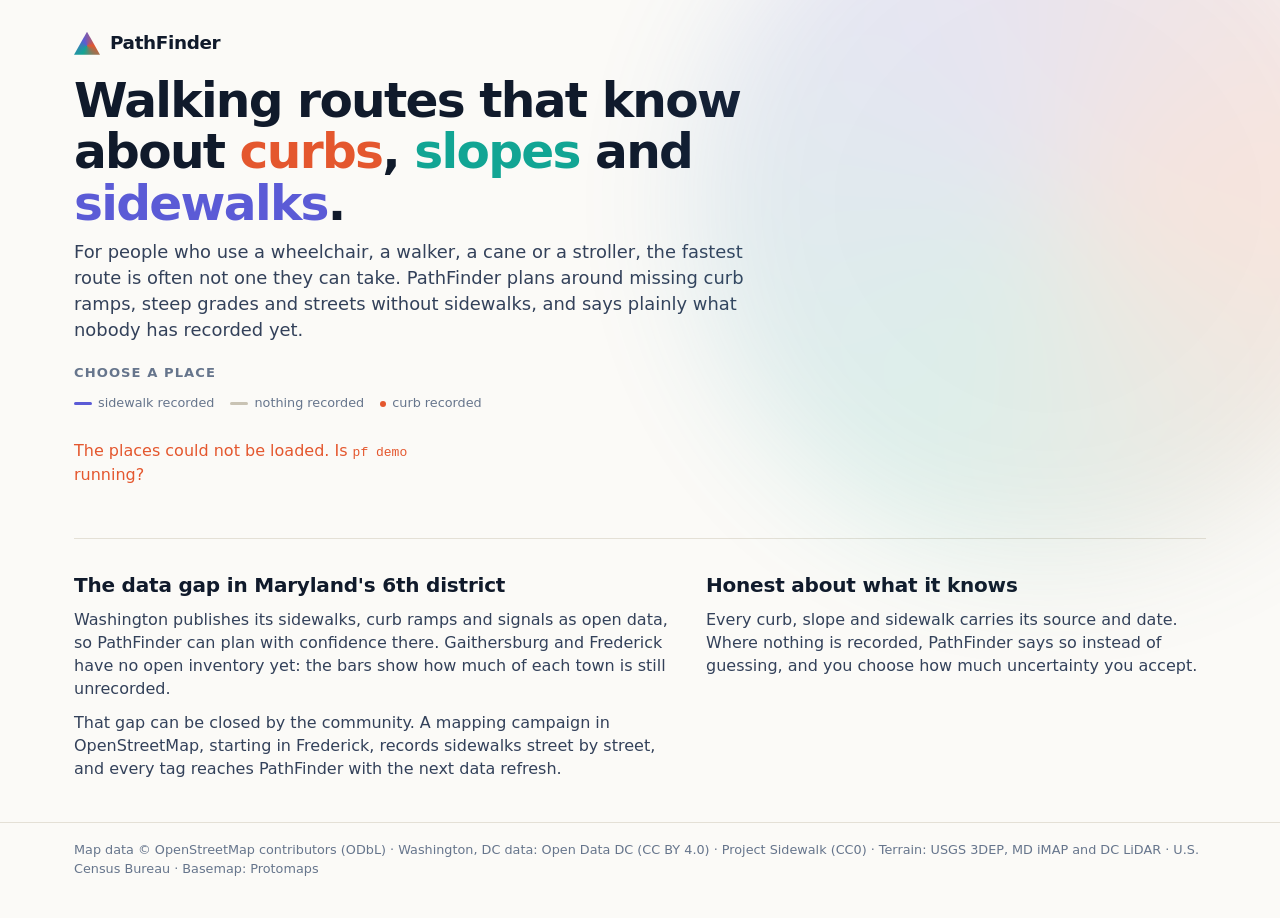
==== web/landing/index.html @ 7968a21f "Demo: choose DC, Gaithersburg or Frederick, each from open data only pf demo serves a landing page (" ====
<!doctype html>
<html lang="en">
<head>
<meta charset="utf-8">
<meta name="viewport" content="width=device-width, initial-scale=1">
<title>PathFinder</title>
<meta name="description" content="Walking routes that know about curbs, slopes and sidewalks.">
<style>
:root {
  --ink: #101a2b; --ink-2: #33415a; --muted: #66758c;
  --paper: #fbfaf7; --surface: #ffffff; --surface-2: #f1efe9;
  --line: #e4e0d6; --line-strong: #c9c3b4;
  --cross: #e4572e; --slope: #12a594; --sidewalk: #5b5bd6;
  --shadow: 0 18px 40px rgb(16 26 43 / 0.12), 0 2px 6px rgb(16 26 43 / 0.06);
  font-family: system-ui, -apple-system, "Segoe UI", Roboto, sans-serif;
  color: var(--ink); line-height: 1.45; -webkit-font-smoothing: antialiased;
}
@media (prefers-color-scheme: dark) {
  :root:not([data-theme="light"]) {
    --ink: #eef2f8; --ink-2: #c5cedc; --muted: #93a0b5;
    --paper: #0f1624; --surface: #172033; --surface-2: #1f2a41;
    --line: #2a3650; --line-strong: #3d4b69;
    --cross: #ff7a52; --slope: #2fd0bd; --sidewalk: #8f8ff5;
    --shadow: 0 18px 40px rgb(0 0 0 / 0.45);
  }
}
:root[data-theme="dark"] {
  --ink: #eef2f8; --ink-2: #c5cedc; --muted: #93a0b5;
  --paper: #0f1624; --surface: #172033; --surface-2: #1f2a41;
  --line: #2a3650; --line-strong: #3d4b69;
  --cross: #ff7a52; --slope: #2fd0bd; --sidewalk: #8f8ff5;
  --shadow: 0 18px 40px rgb(0 0 0 / 0.45);
}
* { box-sizing: border-box; }
body { margin: 0; background: var(--paper); min-height: 100vh; }
.wrap { max-width: 1180px; margin: 0 auto; padding: 0 24px; }

header.hero { position: relative; padding: 30px 0 8px; }
body { overflow-x: hidden; }
header.hero::before {
  content: ""; position: absolute; inset: -40% -10% auto auto; width: 720px; height: 720px; border-radius: 50%;
  background: conic-gradient(from 210deg, var(--slope), var(--sidewalk), var(--cross), var(--slope));
  opacity: 0.13; filter: blur(60px); pointer-events: none;
}
.brand { display: flex; align-items: center; gap: 10px; font-weight: 800; letter-spacing: -0.02em; font-size: 1.15rem; }
.mark { width: 26px; height: 23px; background: conic-gradient(from 210deg at 50% 60%, var(--slope), var(--sidewalk), var(--cross), var(--slope));
  clip-path: polygon(50% 0, 100% 100%, 0 100%); }
h1 { font-size: clamp(2rem, 3.8vw, 3.1rem); line-height: 1.06; letter-spacing: -0.035em; margin: 18px 0 10px; max-width: 24ch; }
h1 .c { color: var(--cross); } h1 .s { color: var(--slope); } h1 .w { color: var(--sidewalk); }
.lede { font-size: clamp(1rem, 1.4vw, 1.12rem); color: var(--ink-2); max-width: 60ch; margin: 0; }
.pick { margin: 20px 0 4px; font-size: 0.82rem; font-weight: 700; letter-spacing: 0.08em; text-transform: uppercase; color: var(--muted); }

.cards { display: grid; grid-template-columns: repeat(3, 1fr); gap: 22px; padding-bottom: 36px; }
@media (max-width: 920px) { .cards { grid-template-columns: 1fr; } }
a.card { display: flex; flex-direction: column; text-decoration: none; color: inherit; background: var(--surface);
  border: 1px solid var(--line); border-radius: 22px; overflow: hidden; box-shadow: var(--shadow);
  transition: transform 0.25s ease, box-shadow 0.25s ease, border-color 0.25s ease; opacity: 0; transform: translateY(16px);
  animation: rise 0.6s cubic-bezier(.2,.7,.2,1) forwards; }
a.card:nth-child(2) { animation-delay: 0.12s; } a.card:nth-child(3) { animation-delay: 0.24s; }
@keyframes rise { to { opacity: 1; transform: none; } }
a.card:hover, a.card:focus-visible { transform: translateY(-4px); border-color: var(--line-strong); outline: none; }
a.card:focus-visible { box-shadow: 0 0 0 3px var(--sidewalk), var(--shadow); }
.map { position: relative; aspect-ratio: 1 / 0.62; background: var(--surface-2); }
.map img { position: absolute; inset: 0; width: 100%; height: 100%; object-fit: contain; }
.badge { position: absolute; top: 12px; left: 12px; font-size: 0.74rem; font-weight: 700; padding: 5px 9px; border-radius: 999px;
  background: var(--ink); color: var(--paper); letter-spacing: 0.02em; }
.badge.alt { background: var(--surface); color: var(--ink-2); border: 1px solid var(--line-strong); }
.body { padding: 18px 20px 20px; display: flex; flex-direction: column; gap: 12px; flex: 1; }
.body h2 { margin: 0; font-size: 1.45rem; letter-spacing: -0.02em; }
.body p { margin: 0; color: var(--muted); font-size: 0.95rem; }
.bars { display: grid; gap: 8px; margin-top: 4px; }
.bar { display: grid; grid-template-columns: 112px 1fr 46px; align-items: center; gap: 10px; font-size: 0.86rem; color: var(--ink-2); }
.track { display: block; height: 8px; border-radius: 99px; background: var(--surface-2); overflow: hidden; }
.fill { display: block; height: 100%; width: 0; border-radius: 99px; transition: width 1.1s cubic-bezier(.2,.7,.2,1); }
.bar b { text-align: right; font-variant-numeric: tabular-nums; }
.go { margin-top: auto; padding-top: 6px; font-weight: 700; color: var(--sidewalk); }
.legend { font-size: 0.8rem; color: var(--muted); display: flex; gap: 16px; flex-wrap: wrap; margin: 0 0 10px; }
.legend i { display: inline-block; width: 18px; height: 3px; border-radius: 2px; vertical-align: middle; margin-right: 6px; }

section.gap { border-top: 1px solid var(--line); padding: 32px 0; display: grid; grid-template-columns: 1.2fr 1fr; gap: 32px; }
@media (max-width: 920px) { section.gap { grid-template-columns: 1fr; } }
section.gap h3 { margin: 0 0 8px; font-size: 1.25rem; letter-spacing: -0.01em; }
section.gap p { margin: 0 0 10px; color: var(--ink-2); }
footer { border-top: 1px solid var(--line); padding: 18px 0 40px; font-size: 0.8rem; color: var(--muted); }
.err { color: var(--cross); }
</style>
</head>
<body>
<header class="hero">
  <div class="wrap">
    <div class="brand"><span class="mark" aria-hidden="true"></span>PathFinder</div>
    <h1>Walking routes that know about <span class="c">curbs</span>, <span class="s">slopes</span> and <span class="w">sidewalks</span>.</h1>
    <p class="lede">For people who use a wheelchair, a walker, a cane or a stroller, the fastest route is often not one they can take.
      PathFinder plans around missing curb ramps, steep grades and streets without sidewalks, and says plainly what nobody has recorded yet.</p>
    <p class="pick">Choose a place</p>
  </div>
</header>

<main class="wrap">
  <p class="legend" aria-label="Map key">
    <span><i style="background: var(--sidewalk)"></i>sidewalk recorded</span>
    <span><i style="background: var(--line-strong)"></i>nothing recorded</span>
    <span><i style="background: var(--cross); width: 6px; height: 6px; border-radius: 50%"></i>curb recorded</span>
  </p>
  <div class="cards" id="cards" aria-live="polite"></div>

  <section class="gap">
    <div>
      <h3>The data gap in Maryland's 6th district</h3>
      <p>Washington publishes its sidewalks, curb ramps and signals as open data, so PathFinder can plan with confidence there.
        Gaithersburg and Frederick have no open inventory yet: the bars show how much of each town is still unrecorded.</p>
      <p>That gap can be closed by the community. A mapping campaign in OpenStreetMap, starting in Frederick, records sidewalks
        street by street, and every tag reaches PathFinder with the next data refresh.</p>
    </div>
    <div>
      <h3>Honest about what it knows</h3>
      <p>Every curb, slope and sidewalk carries its source and date. Where nothing is recorded, PathFinder says so instead of guessing,
        and you choose how much uncertainty you accept.</p>
    </div>
  </section>
</main>

<footer>
  <div class="wrap">
    Map data © OpenStreetMap contributors (ODbL) · Washington, DC data: Open Data DC (CC BY 4.0) · Project Sidewalk (CC0) ·
    Terrain: USGS 3DEP, MD iMAP and DC LiDAR · U.S. Census Bureau · Basemap: Protomaps
  </div>
</footer>

<script>
const ROWS = [["curbs", "Curb evidence", "var(--cross)"], ["slope", "Slope measured", "var(--slope)"], ["sidewalks", "Sidewalk evidence", "var(--sidewalk)"]];
const esc = (s) => String(s).replace(/[&<>"]/g, (c) => ({ "&": "&amp;", "<": "&lt;", ">": "&gt;", '"': "&quot;" }[c]));
fetch("api/places").then((r) => r.json()).then((places) => {
  const cards = document.getElementById("cards");
  cards.innerHTML = places.map((p) => `
    <a class="card" href="${esc(p.url)}" aria-label="Open PathFinder for ${esc(p.name)}">
      <div class="map"><img src="${esc(p.image)}" alt="Walkways of ${esc(p.name)}, coloured by what is recorded" onerror="this.remove()">
        <span class="badge ${p.md6 ? "" : "alt"}">${p.md6 ? "Maryland's 6th district" : "Where the data is open"}</span></div>
      <div class="body">
        <h2>${esc(p.name)}</h2>
        <p>${esc(p.blurb)}</p>
        <div class="bars">${ROWS.map(([k, label, color]) => {
          const v = p.evidence[k];
          return `<div class="bar"><span>${label}</span><span class="track"><span class="fill" data-v="${v ?? 0}" style="background:${color}"></span></span><b>${v == null ? "–" : Math.round(v) + "%"}</b></div>`;
        }).join("")}</div>
        <span class="go">Open navigation →</span>
      </div>
    </a>`).join("");
  requestAnimationFrame(() => setTimeout(() => document.querySelectorAll(".fill").forEach((f) => { f.style.width = f.dataset.v + "%"; }), 350));
}).catch(() => { document.getElementById("cards").innerHTML = '<p class="err">The places could not be loaded. Is <code>pf demo</code> running?</p>'; });
</script>
</body>
</html>
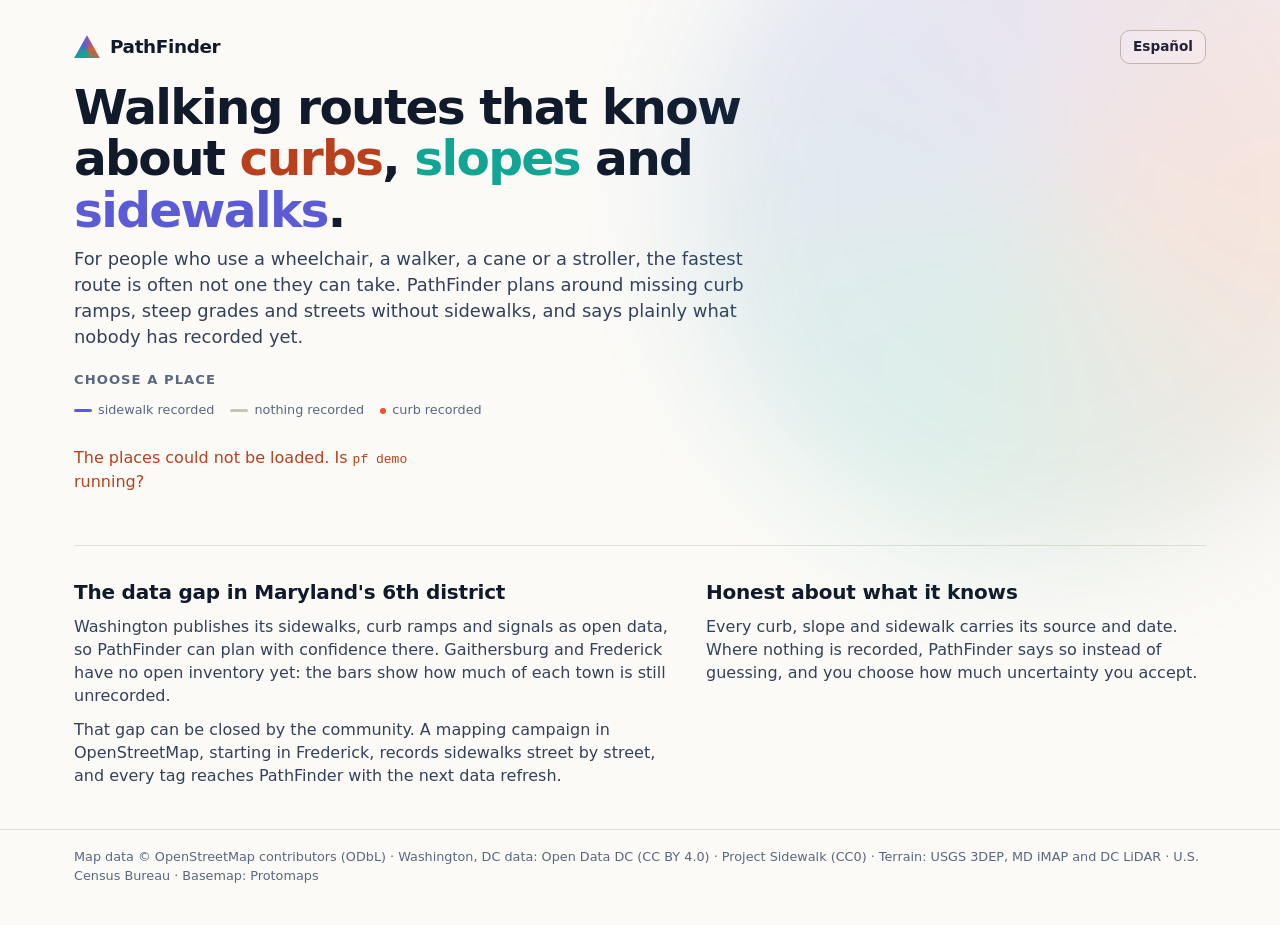
==== commit 0a04afeb: "Demo: headline number, accessibility pass, barrier reports, Spanish - Headline: of every 100 sampled" ====
--- a/web/landing/index.html
+++ b/web/landing/index.html
@@ -7,10 +7,10 @@
 <meta name="description" content="Walking routes that know about curbs, slopes and sidewalks.">
 <style>
 :root {
-  --ink: #101a2b; --ink-2: #33415a; --muted: #66758c;
+  --ink: #101a2b; --ink-2: #33415a; --muted: #596780;
   --paper: #fbfaf7; --surface: #ffffff; --surface-2: #f1efe9;
   --line: #e4e0d6; --line-strong: #c9c3b4;
-  --cross: #e4572e; --slope: #12a594; --sidewalk: #5b5bd6;
+  --cross: #e4572e; --cross-text: #b8401c; --slope: #12a594; --sidewalk: #5b5bd6;
   --shadow: 0 18px 40px rgb(16 26 43 / 0.12), 0 2px 6px rgb(16 26 43 / 0.06);
   font-family: system-ui, -apple-system, "Segoe UI", Roboto, sans-serif;
   color: var(--ink); line-height: 1.45; -webkit-font-smoothing: antialiased;
@@ -20,7 +20,7 @@
     --ink: #eef2f8; --ink-2: #c5cedc; --muted: #93a0b5;
     --paper: #0f1624; --surface: #172033; --surface-2: #1f2a41;
     --line: #2a3650; --line-strong: #3d4b69;
-    --cross: #ff7a52; --slope: #2fd0bd; --sidewalk: #8f8ff5;
+    --cross: #ff7a52; --cross-text: #ff8a66; --slope: #2fd0bd; --sidewalk: #8f8ff5;
     --shadow: 0 18px 40px rgb(0 0 0 / 0.45);
   }
 }
@@ -28,7 +28,7 @@
   --ink: #eef2f8; --ink-2: #c5cedc; --muted: #93a0b5;
   --paper: #0f1624; --surface: #172033; --surface-2: #1f2a41;
   --line: #2a3650; --line-strong: #3d4b69;
-  --cross: #ff7a52; --slope: #2fd0bd; --sidewalk: #8f8ff5;
+  --cross: #ff7a52; --cross-text: #ff8a66; --slope: #2fd0bd; --sidewalk: #8f8ff5;
   --shadow: 0 18px 40px rgb(0 0 0 / 0.45);
 }
 * { box-sizing: border-box; }
@@ -46,7 +46,7 @@
 .mark { width: 26px; height: 23px; background: conic-gradient(from 210deg at 50% 60%, var(--slope), var(--sidewalk), var(--cross), var(--slope));
   clip-path: polygon(50% 0, 100% 100%, 0 100%); }
 h1 { font-size: clamp(2rem, 3.8vw, 3.1rem); line-height: 1.06; letter-spacing: -0.035em; margin: 18px 0 10px; max-width: 24ch; }
-h1 .c { color: var(--cross); } h1 .s { color: var(--slope); } h1 .w { color: var(--sidewalk); }
+h1 .c { color: var(--cross-text); } h1 .s { color: var(--slope); } h1 .w { color: var(--sidewalk); }
 .lede { font-size: clamp(1rem, 1.4vw, 1.12rem); color: var(--ink-2); max-width: 60ch; margin: 0; }
 .pick { margin: 20px 0 4px; font-size: 0.82rem; font-weight: 700; letter-spacing: 0.08em; text-transform: uppercase; color: var(--muted); }
 
@@ -59,7 +59,7 @@
 a.card:nth-child(2) { animation-delay: 0.12s; } a.card:nth-child(3) { animation-delay: 0.24s; }
 @keyframes rise { to { opacity: 1; transform: none; } }
 a.card:hover, a.card:focus-visible { transform: translateY(-4px); border-color: var(--line-strong); outline: none; }
-a.card:focus-visible { box-shadow: 0 0 0 3px var(--sidewalk), var(--shadow); }
+a.card:focus-visible { box-shadow: 0 0 0 3px var(--sidewalk), var(--shadow); outline: 3px solid var(--sidewalk); outline-offset: 3px; }
 .map { position: relative; aspect-ratio: 1 / 0.62; background: var(--surface-2); }
 .map img { position: absolute; inset: 0; width: 100%; height: 100%; object-fit: contain; }
 .badge { position: absolute; top: 12px; left: 12px; font-size: 0.74rem; font-weight: 700; padding: 5px 9px; border-radius: 999px;
@@ -79,75 +79,142 @@
 
 section.gap { border-top: 1px solid var(--line); padding: 32px 0; display: grid; grid-template-columns: 1.2fr 1fr; gap: 32px; }
 @media (max-width: 920px) { section.gap { grid-template-columns: 1fr; } }
-section.gap h3 { margin: 0 0 8px; font-size: 1.25rem; letter-spacing: -0.01em; }
+section.gap h3, section.gap .h3 { margin: 0 0 8px; font-size: 1.25rem; letter-spacing: -0.01em; }
 section.gap p { margin: 0 0 10px; color: var(--ink-2); }
 footer { border-top: 1px solid var(--line); padding: 18px 0 40px; font-size: 0.8rem; color: var(--muted); }
-.err { color: var(--cross); }
+.err { color: var(--cross-text); }
+.top-row { display: flex; align-items: center; justify-content: space-between; }
+.lang { font: inherit; font-size: 0.85rem; font-weight: 700; padding: 6px 12px; border-radius: 10px; border: 1px solid var(--line-strong);
+  background: var(--surface); color: var(--ink); cursor: pointer; }
+.lang:focus-visible { outline: 3px solid var(--sidewalk); outline-offset: 2px; }
+.stat { display: flex; align-items: baseline; gap: 10px; padding: 10px 12px; border-radius: 14px; background: var(--surface-2); }
+.stat b { font-size: 1.9rem; line-height: 1; letter-spacing: -0.03em; font-variant-numeric: tabular-nums; }
+.stat span { font-size: 0.86rem; color: var(--ink-2); }
+.headline { margin: 14px 0 0; font-size: clamp(1rem, 1.5vw, 1.15rem); font-weight: 600; max-width: 62ch; }
+.headline b { color: var(--cross-text); }
 </style>
 </head>
 <body>
 <header class="hero">
   <div class="wrap">
-    <div class="brand"><span class="mark" aria-hidden="true"></span>PathFinder</div>
-    <h1>Walking routes that know about <span class="c">curbs</span>, <span class="s">slopes</span> and <span class="w">sidewalks</span>.</h1>
-    <p class="lede">For people who use a wheelchair, a walker, a cane or a stroller, the fastest route is often not one they can take.
-      PathFinder plans around missing curb ramps, steep grades and streets without sidewalks, and says plainly what nobody has recorded yet.</p>
-    <p class="pick">Choose a place</p>
+    <div class="top-row">
+      <div class="brand"><span class="mark" aria-hidden="true"></span>PathFinder</div>
+      <button class="lang" id="lang" type="button"></button>
+    </div>
+    <h1 data-i18n="h1"></h1>
+    <p class="lede" data-i18n="lede"></p>
+    <p class="headline" id="headline" aria-live="polite"></p>
+    <p class="pick" data-i18n="pick"></p>
   </div>
 </header>
 
-<main class="wrap">
-  <p class="legend" aria-label="Map key">
-    <span><i style="background: var(--sidewalk)"></i>sidewalk recorded</span>
-    <span><i style="background: var(--line-strong)"></i>nothing recorded</span>
-    <span><i style="background: var(--cross); width: 6px; height: 6px; border-radius: 50%"></i>curb recorded</span>
+<main class="wrap" id="main">
+  <p class="legend" data-i18n-label="key">
+    <span><i style="background: var(--sidewalk)"></i><span data-i18n="sidewalk_recorded"></span></span>
+    <span><i style="background: var(--line-strong)"></i><span data-i18n="nothing_recorded"></span></span>
+    <span><i style="background: var(--cross); width: 6px; height: 6px; border-radius: 50%"></i><span data-i18n="curb_recorded"></span></span>
   </p>
-  <div class="cards" id="cards" aria-live="polite"></div>
+  <div class="cards" id="cards"></div>
 
   <section class="gap">
     <div>
-      <h3>The data gap in Maryland's 6th district</h3>
-      <p>Washington publishes its sidewalks, curb ramps and signals as open data, so PathFinder can plan with confidence there.
-        Gaithersburg and Frederick have no open inventory yet: the bars show how much of each town is still unrecorded.</p>
-      <p>That gap can be closed by the community. A mapping campaign in OpenStreetMap, starting in Frederick, records sidewalks
-        street by street, and every tag reaches PathFinder with the next data refresh.</p>
+      <h2 class="h3" data-i18n="gap_h"></h2>
+      <p data-i18n="gap_p1"></p>
+      <p data-i18n="gap_p2"></p>
     </div>
     <div>
-      <h3>Honest about what it knows</h3>
-      <p>Every curb, slope and sidewalk carries its source and date. Where nothing is recorded, PathFinder says so instead of guessing,
-        and you choose how much uncertainty you accept.</p>
+      <h2 class="h3" data-i18n="honest_h"></h2>
+      <p data-i18n="honest_p"></p>
     </div>
   </section>
 </main>
 
 <footer>
-  <div class="wrap">
-    Map data © OpenStreetMap contributors (ODbL) · Washington, DC data: Open Data DC (CC BY 4.0) · Project Sidewalk (CC0) ·
-    Terrain: USGS 3DEP, MD iMAP and DC LiDAR · U.S. Census Bureau · Basemap: Protomaps
-  </div>
+  <div class="wrap" data-i18n="footer"></div>
 </footer>
 
 <script>
-const ROWS = [["curbs", "Curb evidence", "var(--cross)"], ["slope", "Slope measured", "var(--slope)"], ["sidewalks", "Sidewalk evidence", "var(--sidewalk)"]];
+const TEXT = {
+  en: {
+    h1: 'Walking routes that know about <span class="c">curbs</span>, <span class="s">slopes</span> and <span class="w">sidewalks</span>.',
+    lede: "For people who use a wheelchair, a walker, a cane or a stroller, the fastest route is often not one they can take. PathFinder plans around missing curb ramps, steep grades and streets without sidewalks, and says plainly what nobody has recorded yet.",
+    pick: "Choose a place", key: "Map key", sidewalk_recorded: "sidewalk recorded", nothing_recorded: "nothing recorded", curb_recorded: "curb recorded",
+    gap_h: "The data gap in Maryland's 6th district",
+    gap_p1: "Washington publishes its sidewalks, curb ramps and signals as open data, so PathFinder can plan with confidence there. Gaithersburg and Frederick have no open inventory yet: the bars show how much of each town is still unrecorded.",
+    gap_p2: "That gap can be closed by the community. A mapping campaign in OpenStreetMap, starting in Frederick, records sidewalks street by street, and every tag reaches PathFinder with the next data refresh.",
+    honest_h: "Honest about what it knows",
+    honest_p: "Every curb, slope and sidewalk carries its source and date. Where nothing is recorded, PathFinder says so instead of guessing, and you choose how much uncertainty you accept.",
+    footer: "Map data © OpenStreetMap contributors (ODbL) · Washington, DC data: Open Data DC (CC BY 4.0) · Project Sidewalk (CC0) · Terrain: USGS 3DEP, MD iMAP and DC LiDAR · U.S. Census Bureau · Basemap: Protomaps",
+    toggle: "Español", toggle_label: "Cambiar a español",
+    rows: ["Curb evidence", "Slope measured", "Sidewalk evidence"], md6: "Maryland's 6th district", open: "Where the data is open",
+    go: "Open navigation →", open_for: (n) => `Open PathFinder for ${n}`, alt: (n) => `Walkways of ${n}, coloured by what is recorded`,
+    stat: "of every 100 wheelchair trips can be routed with every curb recorded or likely passable",
+    headline: (fr, ga, dc) => `Of every 100 trips by manual wheelchair, PathFinder can route <b>${fr}</b> in Frederick and <b>${ga}</b> in Gaithersburg with every curb recorded or likely passable. In Washington, <b>${dc}</b>.`,
+    error: 'The places could not be loaded. Is <code>pf demo</code> running?',
+  },
+  es: {
+    h1: 'Rutas a pie que conocen los <span class="c">bordillos</span>, las <span class="s">pendientes</span> y las <span class="w">aceras</span>.',
+    lede: "Para quien usa silla de ruedas, andador, bastón o cochecito, la ruta más rápida muchas veces no es una que pueda tomar. PathFinder planifica evitando rampas que faltan, cuestas empinadas y calles sin aceras, y dice claramente lo que nadie ha registrado todavía.",
+    pick: "Elija un lugar", key: "Leyenda del mapa", sidewalk_recorded: "acera registrada", nothing_recorded: "nada registrado", curb_recorded: "bordillo registrado",
+    gap_h: "La falta de datos en el 6.º distrito de Maryland",
+    gap_p1: "Washington publica sus aceras, rampas y semáforos como datos abiertos, así que PathFinder puede planificar allí con confianza. Gaithersburg y Frederick aún no tienen un inventario abierto: las barras muestran cuánto de cada ciudad sigue sin registrar.",
+    gap_p2: "Esa falta la puede cubrir la comunidad. Una campaña de mapeo en OpenStreetMap, empezando por Frederick, registra las aceras calle por calle, y cada etiqueta llega a PathFinder con la siguiente actualización de datos.",
+    honest_h: "Honesto sobre lo que sabe",
+    honest_p: "Cada bordillo, pendiente y acera lleva su fuente y su fecha. Donde no hay nada registrado, PathFinder lo dice en vez de adivinar, y usted elige cuánta incertidumbre acepta.",
+    footer: "Datos del mapa © colaboradores de OpenStreetMap (ODbL) · Datos de Washington, DC: Open Data DC (CC BY 4.0) · Project Sidewalk (CC0) · Terreno: USGS 3DEP, MD iMAP y LiDAR de DC · Oficina del Censo de EE. UU. · Mapa base: Protomaps",
+    toggle: "English", toggle_label: "Switch to English",
+    rows: ["Datos de bordillos", "Pendiente medida", "Datos de aceras"], md6: "6.º distrito de Maryland", open: "Donde los datos son abiertos",
+    go: "Abrir la navegación →", open_for: (n) => `Abrir PathFinder para ${n}`, alt: (n) => `Caminos de ${n}, coloreados según lo registrado`,
+    stat: "de cada 100 trayectos en silla de ruedas tienen una ruta con todos los bordillos registrados o probablemente accesibles",
+    headline: (fr, ga, dc) => `De cada 100 trayectos en silla de ruedas manual, PathFinder puede trazar <b>${fr}</b> en Frederick y <b>${ga}</b> en Gaithersburg con todos los bordillos registrados o probablemente accesibles. En Washington, <b>${dc}</b>.`,
+    error: 'No se pudieron cargar los lugares. ¿Está en marcha <code>pf demo</code>?',
+  },
+};
+const COLORS = ["var(--cross)", "var(--slope)", "var(--sidewalk)"];
+const KEYS = ["curbs", "slope", "sidewalks"];
 const esc = (s) => String(s).replace(/[&<>"]/g, (c) => ({ "&": "&amp;", "<": "&lt;", ">": "&gt;", '"': "&quot;" }[c]));
-fetch("api/places").then((r) => r.json()).then((places) => {
-  const cards = document.getElementById("cards");
-  cards.innerHTML = places.map((p) => `
-    <a class="card" href="${esc(p.url)}" aria-label="Open PathFinder for ${esc(p.name)}">
-      <div class="map"><img src="${esc(p.image)}" alt="Walkways of ${esc(p.name)}, coloured by what is recorded" onerror="this.remove()">
-        <span class="badge ${p.md6 ? "" : "alt"}">${p.md6 ? "Maryland's 6th district" : "Where the data is open"}</span></div>
+let lang = new URLSearchParams(location.search).get("lang") === "es" ? "es" : "en";
+let places = null;
+
+function render() {
+  const T = TEXT[lang];
+  document.documentElement.lang = lang;
+  document.querySelectorAll("[data-i18n]").forEach((el) => { el.innerHTML = T[el.dataset.i18n]; });
+  document.querySelectorAll("[data-i18n-label]").forEach((el) => el.setAttribute("aria-label", T[el.dataset.i18nLabel]));
+  const btn = document.getElementById("lang");
+  btn.textContent = T.toggle; btn.setAttribute("aria-label", T.toggle_label); btn.lang = lang === "es" ? "en" : "es";
+  if (!places) return;
+  const pct = (id) => places.find((p) => p.id === id)?.wheelchair?.planned_pct;
+  const fr = pct("frederick_public"), ga = pct("gaithersburg_public"), dc = pct("dc");
+  document.getElementById("headline").innerHTML = fr != null && ga != null && dc != null
+    ? T.headline(Math.round(fr), Math.round(ga), Math.round(dc)) : "";
+  const suffix = lang === "es" ? "?lang=es" : "";
+  document.getElementById("cards").innerHTML = places.map((p) => `
+    <a class="card" href="${esc(p.url + suffix)}" aria-label="${esc(T.open_for(p.name))}">
+      <div class="map"><img src="${esc(p.image)}" alt="${esc(T.alt(p.name))}" onerror="this.remove()">
+        <span class="badge ${p.md6 ? "" : "alt"}">${p.md6 ? T.md6 : T.open}</span></div>
       <div class="body">
         <h2>${esc(p.name)}</h2>
-        <p>${esc(p.blurb)}</p>
-        <div class="bars">${ROWS.map(([k, label, color]) => {
+        <p>${esc(lang === "es" ? p.blurb_es : p.blurb)}</p>
+        ${p.wheelchair ? `<div class="stat"><b>${Math.round(p.wheelchair.planned_pct)}</b><span>${T.stat}</span></div>` : ""}
+        <div class="bars">${KEYS.map((k, i) => {
           const v = p.evidence[k];
-          return `<div class="bar"><span>${label}</span><span class="track"><span class="fill" data-v="${v ?? 0}" style="background:${color}"></span></span><b>${v == null ? "–" : Math.round(v) + "%"}</b></div>`;
+          const text = v == null ? "–" : Math.round(v) + "%";
+          return `<div class="bar"><span>${T.rows[i]}</span><span class="track" role="img" aria-label="${T.rows[i]}: ${text}"><span class="fill" data-v="${v ?? 0}" style="background:${COLORS[i]}"></span></span><b aria-hidden="true">${text}</b></div>`;
         }).join("")}</div>
-        <span class="go">Open navigation →</span>
+        <span class="go" aria-hidden="true">${T.go}</span>
       </div>
     </a>`).join("");
   requestAnimationFrame(() => setTimeout(() => document.querySelectorAll(".fill").forEach((f) => { f.style.width = f.dataset.v + "%"; }), 350));
-}).catch(() => { document.getElementById("cards").innerHTML = '<p class="err">The places could not be loaded. Is <code>pf demo</code> running?</p>'; });
+}
+document.getElementById("lang").addEventListener("click", () => {
+  lang = lang === "es" ? "en" : "es";
+  history.replaceState(null, "", lang === "es" ? "?lang=es" : location.pathname);
+  render();
+});
+render();
+fetch("api/places").then((r) => r.json()).then((p) => { places = p; render(); })
+  .catch(() => { document.getElementById("cards").innerHTML = `<p class="err">${TEXT[lang].error}</p>`; });
 </script>
 </body>
 </html>
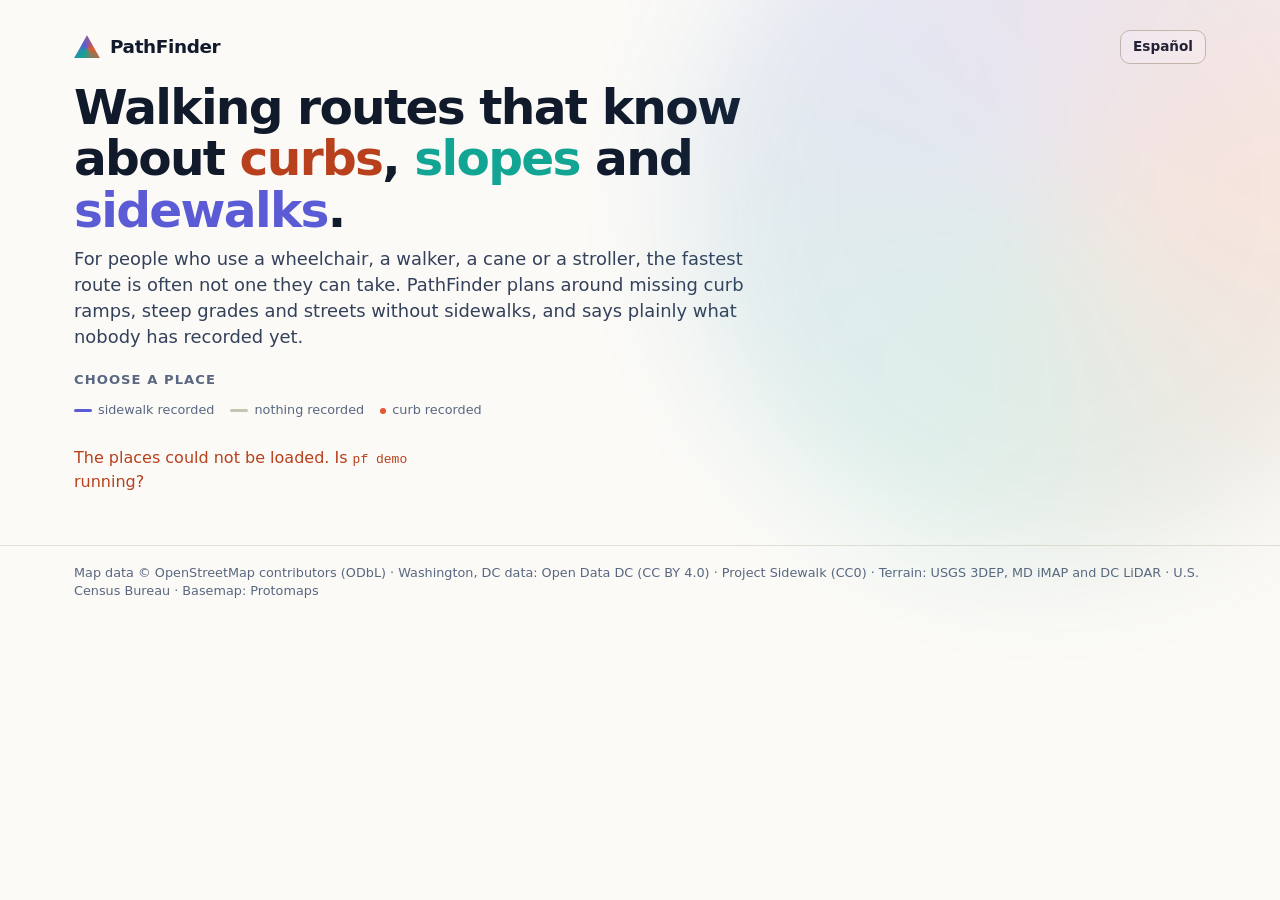
==== commit e3b958d4: "Demo: place menu in each app; a plainer landing page - The town name in each app's header opens a me" ====
--- a/web/landing/index.html
+++ b/web/landing/index.html
@@ -77,21 +77,12 @@
 .legend { font-size: 0.8rem; color: var(--muted); display: flex; gap: 16px; flex-wrap: wrap; margin: 0 0 10px; }
 .legend i { display: inline-block; width: 18px; height: 3px; border-radius: 2px; vertical-align: middle; margin-right: 6px; }
 
-section.gap { border-top: 1px solid var(--line); padding: 32px 0; display: grid; grid-template-columns: 1.2fr 1fr; gap: 32px; }
-@media (max-width: 920px) { section.gap { grid-template-columns: 1fr; } }
-section.gap h3, section.gap .h3 { margin: 0 0 8px; font-size: 1.25rem; letter-spacing: -0.01em; }
-section.gap p { margin: 0 0 10px; color: var(--ink-2); }
 footer { border-top: 1px solid var(--line); padding: 18px 0 40px; font-size: 0.8rem; color: var(--muted); }
 .err { color: var(--cross-text); }
 .top-row { display: flex; align-items: center; justify-content: space-between; }
 .lang { font: inherit; font-size: 0.85rem; font-weight: 700; padding: 6px 12px; border-radius: 10px; border: 1px solid var(--line-strong);
   background: var(--surface); color: var(--ink); cursor: pointer; }
 .lang:focus-visible { outline: 3px solid var(--sidewalk); outline-offset: 2px; }
-.stat { display: flex; align-items: baseline; gap: 10px; padding: 10px 12px; border-radius: 14px; background: var(--surface-2); }
-.stat b { font-size: 1.9rem; line-height: 1; letter-spacing: -0.03em; font-variant-numeric: tabular-nums; }
-.stat span { font-size: 0.86rem; color: var(--ink-2); }
-.headline { margin: 14px 0 0; font-size: clamp(1rem, 1.5vw, 1.15rem); font-weight: 600; max-width: 62ch; }
-.headline b { color: var(--cross-text); }
 </style>
 </head>
 <body>
@@ -103,7 +94,6 @@
     </div>
     <h1 data-i18n="h1"></h1>
     <p class="lede" data-i18n="lede"></p>
-    <p class="headline" id="headline" aria-live="polite"></p>
     <p class="pick" data-i18n="pick"></p>
   </div>
 </header>
@@ -116,17 +106,6 @@
   </p>
   <div class="cards" id="cards"></div>
 
-  <section class="gap">
-    <div>
-      <h2 class="h3" data-i18n="gap_h"></h2>
-      <p data-i18n="gap_p1"></p>
-      <p data-i18n="gap_p2"></p>
-    </div>
-    <div>
-      <h2 class="h3" data-i18n="honest_h"></h2>
-      <p data-i18n="honest_p"></p>
-    </div>
-  </section>
 </main>
 
 <footer>
@@ -139,34 +118,20 @@
     h1: 'Walking routes that know about <span class="c">curbs</span>, <span class="s">slopes</span> and <span class="w">sidewalks</span>.',
     lede: "For people who use a wheelchair, a walker, a cane or a stroller, the fastest route is often not one they can take. PathFinder plans around missing curb ramps, steep grades and streets without sidewalks, and says plainly what nobody has recorded yet.",
     pick: "Choose a place", key: "Map key", sidewalk_recorded: "sidewalk recorded", nothing_recorded: "nothing recorded", curb_recorded: "curb recorded",
-    gap_h: "The data gap in Maryland's 6th district",
-    gap_p1: "Washington publishes its sidewalks, curb ramps and signals as open data, so PathFinder can plan with confidence there. Gaithersburg and Frederick have no open inventory yet: the bars show how much of each town is still unrecorded.",
-    gap_p2: "That gap can be closed by the community. A mapping campaign in OpenStreetMap, starting in Frederick, records sidewalks street by street, and every tag reaches PathFinder with the next data refresh.",
-    honest_h: "Honest about what it knows",
-    honest_p: "Every curb, slope and sidewalk carries its source and date. Where nothing is recorded, PathFinder says so instead of guessing, and you choose how much uncertainty you accept.",
     footer: "Map data © OpenStreetMap contributors (ODbL) · Washington, DC data: Open Data DC (CC BY 4.0) · Project Sidewalk (CC0) · Terrain: USGS 3DEP, MD iMAP and DC LiDAR · U.S. Census Bureau · Basemap: Protomaps",
     toggle: "Español", toggle_label: "Cambiar a español",
     rows: ["Curb evidence", "Slope measured", "Sidewalk evidence"], md6: "Maryland's 6th district", open: "Where the data is open",
     go: "Open navigation →", open_for: (n) => `Open PathFinder for ${n}`, alt: (n) => `Walkways of ${n}, coloured by what is recorded`,
-    stat: "of every 100 wheelchair trips can be routed with every curb recorded or likely passable",
-    headline: (fr, ga, dc) => `Of every 100 trips by manual wheelchair, PathFinder can route <b>${fr}</b> in Frederick and <b>${ga}</b> in Gaithersburg with every curb recorded or likely passable. In Washington, <b>${dc}</b>.`,
     error: 'The places could not be loaded. Is <code>pf demo</code> running?',
   },
   es: {
     h1: 'Rutas a pie que conocen los <span class="c">bordillos</span>, las <span class="s">pendientes</span> y las <span class="w">aceras</span>.',
     lede: "Para quien usa silla de ruedas, andador, bastón o cochecito, la ruta más rápida muchas veces no es una que pueda tomar. PathFinder planifica evitando rampas que faltan, cuestas empinadas y calles sin aceras, y dice claramente lo que nadie ha registrado todavía.",
     pick: "Elija un lugar", key: "Leyenda del mapa", sidewalk_recorded: "acera registrada", nothing_recorded: "nada registrado", curb_recorded: "bordillo registrado",
-    gap_h: "La falta de datos en el 6.º distrito de Maryland",
-    gap_p1: "Washington publica sus aceras, rampas y semáforos como datos abiertos, así que PathFinder puede planificar allí con confianza. Gaithersburg y Frederick aún no tienen un inventario abierto: las barras muestran cuánto de cada ciudad sigue sin registrar.",
-    gap_p2: "Esa falta la puede cubrir la comunidad. Una campaña de mapeo en OpenStreetMap, empezando por Frederick, registra las aceras calle por calle, y cada etiqueta llega a PathFinder con la siguiente actualización de datos.",
-    honest_h: "Honesto sobre lo que sabe",
-    honest_p: "Cada bordillo, pendiente y acera lleva su fuente y su fecha. Donde no hay nada registrado, PathFinder lo dice en vez de adivinar, y usted elige cuánta incertidumbre acepta.",
     footer: "Datos del mapa © colaboradores de OpenStreetMap (ODbL) · Datos de Washington, DC: Open Data DC (CC BY 4.0) · Project Sidewalk (CC0) · Terreno: USGS 3DEP, MD iMAP y LiDAR de DC · Oficina del Censo de EE. UU. · Mapa base: Protomaps",
     toggle: "English", toggle_label: "Switch to English",
     rows: ["Datos de bordillos", "Pendiente medida", "Datos de aceras"], md6: "6.º distrito de Maryland", open: "Donde los datos son abiertos",
     go: "Abrir la navegación →", open_for: (n) => `Abrir PathFinder para ${n}`, alt: (n) => `Caminos de ${n}, coloreados según lo registrado`,
-    stat: "de cada 100 trayectos en silla de ruedas tienen una ruta con todos los bordillos registrados o probablemente accesibles",
-    headline: (fr, ga, dc) => `De cada 100 trayectos en silla de ruedas manual, PathFinder puede trazar <b>${fr}</b> en Frederick y <b>${ga}</b> en Gaithersburg con todos los bordillos registrados o probablemente accesibles. En Washington, <b>${dc}</b>.`,
     error: 'No se pudieron cargar los lugares. ¿Está en marcha <code>pf demo</code>?',
   },
 };
@@ -184,10 +149,6 @@
   const btn = document.getElementById("lang");
   btn.textContent = T.toggle; btn.setAttribute("aria-label", T.toggle_label); btn.lang = lang === "es" ? "en" : "es";
   if (!places) return;
-  const pct = (id) => places.find((p) => p.id === id)?.wheelchair?.planned_pct;
-  const fr = pct("frederick_public"), ga = pct("gaithersburg_public"), dc = pct("dc");
-  document.getElementById("headline").innerHTML = fr != null && ga != null && dc != null
-    ? T.headline(Math.round(fr), Math.round(ga), Math.round(dc)) : "";
   const suffix = lang === "es" ? "?lang=es" : "";
   document.getElementById("cards").innerHTML = places.map((p) => `
     <a class="card" href="${esc(p.url + suffix)}" aria-label="${esc(T.open_for(p.name))}">
@@ -196,7 +157,6 @@
       <div class="body">
         <h2>${esc(p.name)}</h2>
         <p>${esc(lang === "es" ? p.blurb_es : p.blurb)}</p>
-        ${p.wheelchair ? `<div class="stat"><b>${Math.round(p.wheelchair.planned_pct)}</b><span>${T.stat}</span></div>` : ""}
         <div class="bars">${KEYS.map((k, i) => {
           const v = p.evidence[k];
           const text = v == null ? "–" : Math.round(v) + "%";
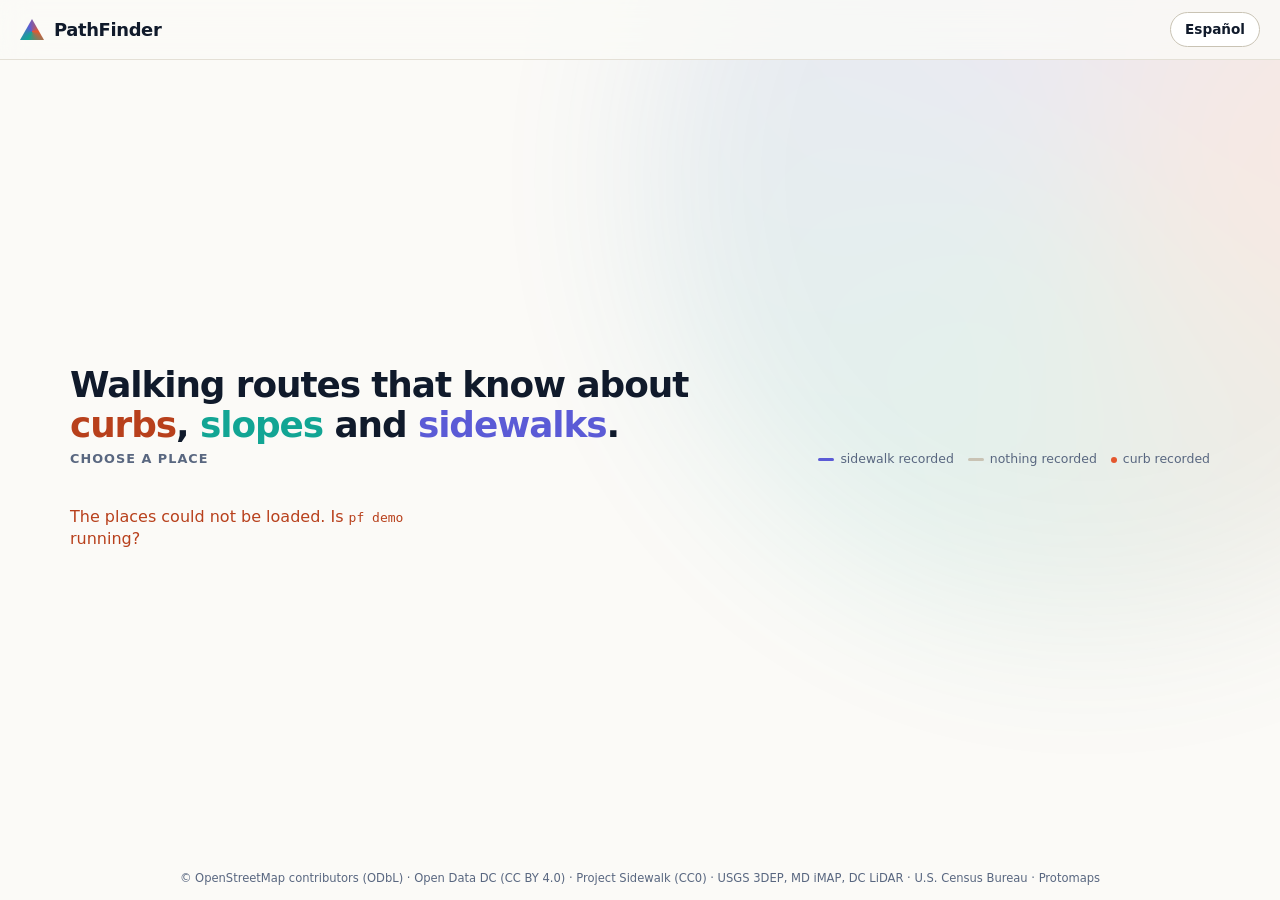
==== commit 8d3aa091: "Demo polish: app-style landing, simulated walk, warm-up, map tags - Landing page as one app screen: " ====
--- a/web/landing/index.html
+++ b/web/landing/index.html
@@ -2,7 +2,8 @@
 <html lang="en">
 <head>
 <meta charset="utf-8">
-<meta name="viewport" content="width=device-width, initial-scale=1">
+<meta name="viewport" content="width=device-width, initial-scale=1, viewport-fit=cover">
+<meta name="theme-color" content="#fbfaf7">
 <title>PathFinder</title>
 <meta name="description" content="Walking routes that know about curbs, slopes and sidewalks.">
 <style>
@@ -11,9 +12,10 @@
   --paper: #fbfaf7; --surface: #ffffff; --surface-2: #f1efe9;
   --line: #e4e0d6; --line-strong: #c9c3b4;
   --cross: #e4572e; --cross-text: #b8401c; --slope: #12a594; --sidewalk: #5b5bd6;
-  --shadow: 0 18px 40px rgb(16 26 43 / 0.12), 0 2px 6px rgb(16 26 43 / 0.06);
+  --shadow: 0 10px 30px rgb(16 26 43 / 0.10), 0 1px 3px rgb(16 26 43 / 0.06);
+  --bar-h: 60px;
   font-family: system-ui, -apple-system, "Segoe UI", Roboto, sans-serif;
-  color: var(--ink); line-height: 1.45; -webkit-font-smoothing: antialiased;
+  color: var(--ink); line-height: 1.4; -webkit-font-smoothing: antialiased;
 }
 @media (prefers-color-scheme: dark) {
   :root:not([data-theme="light"]) {
@@ -21,7 +23,7 @@
     --paper: #0f1624; --surface: #172033; --surface-2: #1f2a41;
     --line: #2a3650; --line-strong: #3d4b69;
     --cross: #ff7a52; --cross-text: #ff8a66; --slope: #2fd0bd; --sidewalk: #8f8ff5;
-    --shadow: 0 18px 40px rgb(0 0 0 / 0.45);
+    --shadow: 0 10px 30px rgb(0 0 0 / 0.45);
   }
 }
 :root[data-theme="dark"] {
@@ -29,115 +31,139 @@
   --paper: #0f1624; --surface: #172033; --surface-2: #1f2a41;
   --line: #2a3650; --line-strong: #3d4b69;
   --cross: #ff7a52; --cross-text: #ff8a66; --slope: #2fd0bd; --sidewalk: #8f8ff5;
-  --shadow: 0 18px 40px rgb(0 0 0 / 0.45);
+  --shadow: 0 10px 30px rgb(0 0 0 / 0.45);
 }
 * { box-sizing: border-box; }
-body { margin: 0; background: var(--paper); min-height: 100vh; }
-.wrap { max-width: 1180px; margin: 0 auto; padding: 0 24px; }
-
-header.hero { position: relative; padding: 30px 0 8px; }
-body { overflow-x: hidden; }
-header.hero::before {
-  content: ""; position: absolute; inset: -40% -10% auto auto; width: 720px; height: 720px; border-radius: 50%;
-  background: conic-gradient(from 210deg, var(--slope), var(--sidewalk), var(--cross), var(--slope));
-  opacity: 0.13; filter: blur(60px); pointer-events: none;
-}
-.brand { display: flex; align-items: center; gap: 10px; font-weight: 800; letter-spacing: -0.02em; font-size: 1.15rem; }
-.mark { width: 26px; height: 23px; background: conic-gradient(from 210deg at 50% 60%, var(--slope), var(--sidewalk), var(--cross), var(--slope));
+html, body { height: 100%; }
+body { margin: 0; background: var(--paper); overflow-x: hidden; display: flex; flex-direction: column;
+  transition: opacity 0.22s ease, transform 0.22s ease; }
+body.leaving { opacity: 0; transform: scale(0.985); }
+body::before { /* a soft wash of the three colours behind everything */
+  content: ""; position: fixed; inset: -30% -20% auto auto; width: 70vw; height: 70vw; border-radius: 50%; z-index: -1;
+  background: conic-gradient(from 210deg, var(--slope), var(--sidewalk), var(--cross), var(--slope)); opacity: 0.10; filter: blur(80px);
+}
+
+/* app bar */
+.appbar { position: sticky; top: 0; z-index: 10; height: calc(var(--bar-h) + env(safe-area-inset-top)); padding: env(safe-area-inset-top) 20px 0;
+  display: flex; align-items: center; justify-content: space-between; gap: 12px;
+  background: color-mix(in srgb, var(--paper) 82%, transparent); backdrop-filter: blur(14px); -webkit-backdrop-filter: blur(14px);
+  border-bottom: 1px solid var(--line); }
+.brand { display: flex; align-items: center; gap: 10px; font-weight: 800; letter-spacing: -0.02em; font-size: 1.12rem; }
+.mark { width: 24px; height: 21px; background: conic-gradient(from 210deg at 50% 60%, var(--slope), var(--sidewalk), var(--cross), var(--slope));
   clip-path: polygon(50% 0, 100% 100%, 0 100%); }
-h1 { font-size: clamp(2rem, 3.8vw, 3.1rem); line-height: 1.06; letter-spacing: -0.035em; margin: 18px 0 10px; max-width: 24ch; }
+.lang { font: inherit; font-size: 0.85rem; font-weight: 700; padding: 7px 14px; border-radius: 999px; border: 1px solid var(--line-strong);
+  background: var(--surface); color: var(--ink); cursor: pointer; }
+.lang:active { transform: scale(0.96); }
+
+/* home */
+main { flex: 1; width: 100%; max-width: 1180px; margin: 0 auto; padding: 28px 20px 16px; display: flex; flex-direction: column; justify-content: center; }
+h1 { margin: 0 0 6px; font-size: clamp(1.6rem, 2.8vw, 2.4rem); line-height: 1.1; letter-spacing: -0.03em; max-width: 30ch; }
 h1 .c { color: var(--cross-text); } h1 .s { color: var(--slope); } h1 .w { color: var(--sidewalk); }
-.lede { font-size: clamp(1rem, 1.4vw, 1.12rem); color: var(--ink-2); max-width: 60ch; margin: 0; }
-.pick { margin: 20px 0 4px; font-size: 0.82rem; font-weight: 700; letter-spacing: 0.08em; text-transform: uppercase; color: var(--muted); }
-
-.cards { display: grid; grid-template-columns: repeat(3, 1fr); gap: 22px; padding-bottom: 36px; }
-@media (max-width: 920px) { .cards { grid-template-columns: 1fr; } }
-a.card { display: flex; flex-direction: column; text-decoration: none; color: inherit; background: var(--surface);
-  border: 1px solid var(--line); border-radius: 22px; overflow: hidden; box-shadow: var(--shadow);
-  transition: transform 0.25s ease, box-shadow 0.25s ease, border-color 0.25s ease; opacity: 0; transform: translateY(16px);
-  animation: rise 0.6s cubic-bezier(.2,.7,.2,1) forwards; }
-a.card:nth-child(2) { animation-delay: 0.12s; } a.card:nth-child(3) { animation-delay: 0.24s; }
+.sub { margin: 0 0 22px; display: flex; align-items: center; justify-content: space-between; gap: 12px; flex-wrap: wrap; }
+.pick { margin: 0; font-size: 0.8rem; font-weight: 700; letter-spacing: 0.08em; text-transform: uppercase; color: var(--muted); }
+.legend { font-size: 0.78rem; color: var(--muted); display: flex; gap: 14px; flex-wrap: wrap; margin: 0; }
+.legend i { display: inline-block; width: 16px; height: 3px; border-radius: 2px; vertical-align: middle; margin-right: 6px; }
+
+/* place tiles */
+.tiles { display: grid; grid-template-columns: repeat(3, 1fr); gap: 18px; }
+a.tile { position: relative; display: flex; flex-direction: column; text-decoration: none; color: inherit; background: var(--surface);
+  border: 1px solid var(--line); border-radius: 24px; overflow: hidden; box-shadow: var(--shadow); -webkit-tap-highlight-color: transparent;
+  transition: transform 0.18s ease, box-shadow 0.18s ease, border-color 0.18s ease;
+  opacity: 0; transform: translateY(14px); animation: rise 0.5s cubic-bezier(.2,.7,.2,1) forwards; }
+a.tile:nth-child(2) { animation-delay: 0.08s; } a.tile:nth-child(3) { animation-delay: 0.16s; }
 @keyframes rise { to { opacity: 1; transform: none; } }
-a.card:hover, a.card:focus-visible { transform: translateY(-4px); border-color: var(--line-strong); outline: none; }
-a.card:focus-visible { box-shadow: 0 0 0 3px var(--sidewalk), var(--shadow); outline: 3px solid var(--sidewalk); outline-offset: 3px; }
-.map { position: relative; aspect-ratio: 1 / 0.62; background: var(--surface-2); }
-.map img { position: absolute; inset: 0; width: 100%; height: 100%; object-fit: contain; }
-.badge { position: absolute; top: 12px; left: 12px; font-size: 0.74rem; font-weight: 700; padding: 5px 9px; border-radius: 999px;
-  background: var(--ink); color: var(--paper); letter-spacing: 0.02em; }
+a.tile:hover { transform: translateY(-3px); border-color: var(--line-strong); }
+a.tile:active { transform: scale(0.98); transition-duration: 0.08s; }
+a.tile:focus-visible { outline: 3px solid var(--sidewalk); outline-offset: 3px; }
+.thumb { position: relative; aspect-ratio: 1 / 0.6; background: var(--surface-2); }
+.thumb img { position: absolute; inset: 0; width: 100%; height: 100%; object-fit: contain; }
+.badge { position: absolute; top: 12px; left: 12px; font-size: 0.72rem; font-weight: 700; padding: 5px 10px; border-radius: 999px;
+  background: var(--ink); color: var(--paper); }
 .badge.alt { background: var(--surface); color: var(--ink-2); border: 1px solid var(--line-strong); }
-.body { padding: 18px 20px 20px; display: flex; flex-direction: column; gap: 12px; flex: 1; }
-.body h2 { margin: 0; font-size: 1.45rem; letter-spacing: -0.02em; }
-.body p { margin: 0; color: var(--muted); font-size: 0.95rem; }
-.bars { display: grid; gap: 8px; margin-top: 4px; }
-.bar { display: grid; grid-template-columns: 112px 1fr 46px; align-items: center; gap: 10px; font-size: 0.86rem; color: var(--ink-2); }
-.track { display: block; height: 8px; border-radius: 99px; background: var(--surface-2); overflow: hidden; }
-.fill { display: block; height: 100%; width: 0; border-radius: 99px; transition: width 1.1s cubic-bezier(.2,.7,.2,1); }
-.bar b { text-align: right; font-variant-numeric: tabular-nums; }
-.go { margin-top: auto; padding-top: 6px; font-weight: 700; color: var(--sidewalk); }
-.legend { font-size: 0.8rem; color: var(--muted); display: flex; gap: 16px; flex-wrap: wrap; margin: 0 0 10px; }
-.legend i { display: inline-block; width: 18px; height: 3px; border-radius: 2px; vertical-align: middle; margin-right: 6px; }
-
-footer { border-top: 1px solid var(--line); padding: 18px 0 40px; font-size: 0.8rem; color: var(--muted); }
+.info { padding: 16px 18px 18px; display: flex; flex-direction: column; gap: 12px; }
+.title-row { display: flex; align-items: center; justify-content: space-between; gap: 10px; }
+.info h2 { margin: 0; font-size: 1.35rem; letter-spacing: -0.02em; }
+.go { flex: none; width: 40px; height: 40px; border-radius: 50%; display: grid; place-items: center; background: var(--ink); color: var(--paper);
+  font-size: 1.2rem; font-weight: 700; transition: transform 0.18s ease; }
+a.tile:hover .go { transform: translateX(3px); }
+.meters { display: grid; grid-template-columns: repeat(3, 1fr); gap: 8px; }
+.meter { display: flex; flex-direction: column; gap: 6px; padding: 10px; border-radius: 14px; background: var(--surface-2); }
+.meter b { font-size: 1.15rem; letter-spacing: -0.02em; font-variant-numeric: tabular-nums; }
+.meter span { font-size: 0.72rem; color: var(--ink-2); line-height: 1.2; }
+.track { display: block; height: 5px; border-radius: 99px; background: var(--line); overflow: hidden; }
+.fill { display: block; height: 100%; width: 0; border-radius: 99px; transition: width 1s cubic-bezier(.2,.7,.2,1); }
+
+/* a phone: the tiles become rows of an app list */
+@media (max-width: 760px) {
+  main { justify-content: flex-start; padding-top: 22px; }
+  .tiles { grid-template-columns: 1fr; gap: 12px; }
+  a.tile { flex-direction: row; border-radius: 20px; }
+  .thumb { flex: none; width: 112px; aspect-ratio: auto; }
+  .badge { top: auto; bottom: 8px; left: 8px; right: 8px; text-align: center; font-size: 0.62rem; padding: 4px 6px; }
+  .info { flex: 1; padding: 12px 14px; gap: 10px; min-width: 0; }
+  .info h2 { font-size: 1.12rem; }
+  .go { width: 34px; height: 34px; font-size: 1rem; }
+  .meter { padding: 7px; gap: 4px; } .meter b { font-size: 0.98rem; } .meter span { font-size: 0.64rem; }
+}
+
+footer { padding: 10px 20px calc(14px + env(safe-area-inset-bottom)); font-size: 0.72rem; color: var(--muted); text-align: center; }
 .err { color: var(--cross-text); }
-.top-row { display: flex; align-items: center; justify-content: space-between; }
-.lang { font: inherit; font-size: 0.85rem; font-weight: 700; padding: 6px 12px; border-radius: 10px; border: 1px solid var(--line-strong);
-  background: var(--surface); color: var(--ink); cursor: pointer; }
-.lang:focus-visible { outline: 3px solid var(--sidewalk); outline-offset: 2px; }
+:where(button, a):focus-visible { outline: 3px solid var(--sidewalk); outline-offset: 2px; }
+@media (prefers-reduced-motion: reduce) {
+  a.tile { animation: none; opacity: 1; transform: none; }
+  body, .fill, a.tile, .go { transition: none; }
+}
 </style>
 </head>
 <body>
-<header class="hero">
-  <div class="wrap">
-    <div class="top-row">
-      <div class="brand"><span class="mark" aria-hidden="true"></span>PathFinder</div>
-      <button class="lang" id="lang" type="button"></button>
-    </div>
-    <h1 data-i18n="h1"></h1>
-    <p class="lede" data-i18n="lede"></p>
+<header class="appbar">
+  <div class="brand"><span class="mark" aria-hidden="true"></span>PathFinder</div>
+  <button class="lang" id="lang" type="button"></button>
+</header>
+
+<main id="main">
+  <h1 data-i18n="h1"></h1>
+  <div class="sub">
     <p class="pick" data-i18n="pick"></p>
+    <p class="legend" data-i18n-label="key">
+      <span><i style="background: var(--sidewalk)"></i><span data-i18n="sidewalk_recorded"></span></span>
+      <span><i style="background: var(--line-strong)"></i><span data-i18n="nothing_recorded"></span></span>
+      <span><i style="background: var(--cross); width: 6px; height: 6px; border-radius: 50%"></i><span data-i18n="curb_recorded"></span></span>
+    </p>
   </div>
-</header>
-
-<main class="wrap" id="main">
-  <p class="legend" data-i18n-label="key">
-    <span><i style="background: var(--sidewalk)"></i><span data-i18n="sidewalk_recorded"></span></span>
-    <span><i style="background: var(--line-strong)"></i><span data-i18n="nothing_recorded"></span></span>
-    <span><i style="background: var(--cross); width: 6px; height: 6px; border-radius: 50%"></i><span data-i18n="curb_recorded"></span></span>
-  </p>
-  <div class="cards" id="cards"></div>
-
+  <div class="tiles" id="tiles"></div>
 </main>
 
-<footer>
-  <div class="wrap" data-i18n="footer"></div>
-</footer>
+<footer data-i18n="footer"></footer>
 
 <script>
 const TEXT = {
   en: {
     h1: 'Walking routes that know about <span class="c">curbs</span>, <span class="s">slopes</span> and <span class="w">sidewalks</span>.',
-    lede: "For people who use a wheelchair, a walker, a cane or a stroller, the fastest route is often not one they can take. PathFinder plans around missing curb ramps, steep grades and streets without sidewalks, and says plainly what nobody has recorded yet.",
     pick: "Choose a place", key: "Map key", sidewalk_recorded: "sidewalk recorded", nothing_recorded: "nothing recorded", curb_recorded: "curb recorded",
-    footer: "Map data © OpenStreetMap contributors (ODbL) · Washington, DC data: Open Data DC (CC BY 4.0) · Project Sidewalk (CC0) · Terrain: USGS 3DEP, MD iMAP and DC LiDAR · U.S. Census Bureau · Basemap: Protomaps",
+    footer: "© OpenStreetMap contributors (ODbL) · Open Data DC (CC BY 4.0) · Project Sidewalk (CC0) · USGS 3DEP, MD iMAP, DC LiDAR · U.S. Census Bureau · Protomaps",
     toggle: "Español", toggle_label: "Cambiar a español",
-    rows: ["Curb evidence", "Slope measured", "Sidewalk evidence"], md6: "Maryland's 6th district", open: "Where the data is open",
-    go: "Open navigation →", open_for: (n) => `Open PathFinder for ${n}`, alt: (n) => `Walkways of ${n}, coloured by what is recorded`,
+    rows: ["Curbs", "Slope", "Sidewalks"], rows_long: ["Curb evidence", "Slope measured", "Sidewalk evidence"],
+    md6: "Maryland's 6th district", open: "Open data city",
+    open_for: (n) => `Open PathFinder for ${n}`, alt: (n) => `Walkways of ${n}, coloured by what is recorded`,
     error: 'The places could not be loaded. Is <code>pf demo</code> running?',
   },
   es: {
     h1: 'Rutas a pie que conocen los <span class="c">bordillos</span>, las <span class="s">pendientes</span> y las <span class="w">aceras</span>.',
-    lede: "Para quien usa silla de ruedas, andador, bastón o cochecito, la ruta más rápida muchas veces no es una que pueda tomar. PathFinder planifica evitando rampas que faltan, cuestas empinadas y calles sin aceras, y dice claramente lo que nadie ha registrado todavía.",
     pick: "Elija un lugar", key: "Leyenda del mapa", sidewalk_recorded: "acera registrada", nothing_recorded: "nada registrado", curb_recorded: "bordillo registrado",
-    footer: "Datos del mapa © colaboradores de OpenStreetMap (ODbL) · Datos de Washington, DC: Open Data DC (CC BY 4.0) · Project Sidewalk (CC0) · Terreno: USGS 3DEP, MD iMAP y LiDAR de DC · Oficina del Censo de EE. UU. · Mapa base: Protomaps",
+    footer: "© colaboradores de OpenStreetMap (ODbL) · Open Data DC (CC BY 4.0) · Project Sidewalk (CC0) · USGS 3DEP, MD iMAP, LiDAR de DC · Oficina del Censo de EE. UU. · Protomaps",
     toggle: "English", toggle_label: "Switch to English",
-    rows: ["Datos de bordillos", "Pendiente medida", "Datos de aceras"], md6: "6.º distrito de Maryland", open: "Donde los datos son abiertos",
-    go: "Abrir la navegación →", open_for: (n) => `Abrir PathFinder para ${n}`, alt: (n) => `Caminos de ${n}, coloreados según lo registrado`,
+    rows: ["Bordillos", "Pendiente", "Aceras"], rows_long: ["Datos de bordillos", "Pendiente medida", "Datos de aceras"],
+    md6: "6.º distrito de Maryland", open: "Ciudad de datos abiertos",
+    open_for: (n) => `Abrir PathFinder para ${n}`, alt: (n) => `Caminos de ${n}, coloreados según lo registrado`,
     error: 'No se pudieron cargar los lugares. ¿Está en marcha <code>pf demo</code>?',
   },
 };
 const COLORS = ["var(--cross)", "var(--slope)", "var(--sidewalk)"];
 const KEYS = ["curbs", "slope", "sidewalks"];
 const esc = (s) => String(s).replace(/[&<>"]/g, (c) => ({ "&": "&amp;", "<": "&lt;", ">": "&gt;", '"': "&quot;" }[c]));
+const REDUCED = matchMedia("(prefers-reduced-motion: reduce)").matches;
+const DEMO = new URLSearchParams(location.search).has("demo"); // simulated walking in every place
 let lang = new URLSearchParams(location.search).get("lang") === "es" ? "es" : "en";
 let places = null;
 
@@ -149,32 +175,44 @@
   const btn = document.getElementById("lang");
   btn.textContent = T.toggle; btn.setAttribute("aria-label", T.toggle_label); btn.lang = lang === "es" ? "en" : "es";
   if (!places) return;
-  const suffix = lang === "es" ? "?lang=es" : "";
-  document.getElementById("cards").innerHTML = places.map((p) => `
-    <a class="card" href="${esc(p.url + suffix)}" aria-label="${esc(T.open_for(p.name))}">
-      <div class="map"><img src="${esc(p.image)}" alt="${esc(T.alt(p.name))}" onerror="this.remove()">
+  const q = [lang === "es" ? "lang=es" : "", DEMO ? "demo" : ""].filter(Boolean).join("&");
+  const suffix = q ? `?${q}` : "";
+  document.getElementById("tiles").innerHTML = places.map((p) => `
+    <a class="tile" href="${esc(p.url + suffix)}" aria-label="${esc(T.open_for(p.name))}">
+      <div class="thumb"><img src="${esc(p.image)}" alt="${esc(T.alt(p.name))}" onerror="this.remove()">
         <span class="badge ${p.md6 ? "" : "alt"}">${p.md6 ? T.md6 : T.open}</span></div>
-      <div class="body">
-        <h2>${esc(p.name)}</h2>
-        <p>${esc(lang === "es" ? p.blurb_es : p.blurb)}</p>
-        <div class="bars">${KEYS.map((k, i) => {
+      <div class="info">
+        <div class="title-row"><h2>${esc(p.name)}</h2><span class="go" aria-hidden="true">›</span></div>
+        <div class="meters">${KEYS.map((k, i) => {
           const v = p.evidence[k];
           const text = v == null ? "–" : Math.round(v) + "%";
-          return `<div class="bar"><span>${T.rows[i]}</span><span class="track" role="img" aria-label="${T.rows[i]}: ${text}"><span class="fill" data-v="${v ?? 0}" style="background:${COLORS[i]}"></span></span><b aria-hidden="true">${text}</b></div>`;
+          return `<div class="meter" role="img" aria-label="${T.rows_long[i]}: ${text}"><b aria-hidden="true">${text}</b><span class="track" aria-hidden="true"><span class="fill" data-v="${v ?? 0}" style="background:${COLORS[i]}"></span></span><span aria-hidden="true">${T.rows[i]}</span></div>`;
         }).join("")}</div>
-        <span class="go" aria-hidden="true">${T.go}</span>
       </div>
     </a>`).join("");
-  requestAnimationFrame(() => setTimeout(() => document.querySelectorAll(".fill").forEach((f) => { f.style.width = f.dataset.v + "%"; }), 350));
-}
+  requestAnimationFrame(() => setTimeout(() => document.querySelectorAll(".fill").forEach((f) => { f.style.width = f.dataset.v + "%"; }), REDUCED ? 0 : 300));
+}
+
+// Opening a place: a short fade, as an app moves to its next screen.
+document.getElementById("tiles").addEventListener("click", (e) => {
+  const a = e.target.closest("a.tile");
+  if (!a || REDUCED || e.metaKey || e.ctrlKey || e.shiftKey || e.button !== 0) return;
+  e.preventDefault();
+  document.body.classList.add("leaving");
+  setTimeout(() => { location.href = a.href; }, 200);
+});
+// Coming back with the browser's Back button: show the page again.
+addEventListener("pageshow", () => document.body.classList.remove("leaving"));
+
 document.getElementById("lang").addEventListener("click", () => {
   lang = lang === "es" ? "en" : "es";
-  history.replaceState(null, "", lang === "es" ? "?lang=es" : location.pathname);
+  const q = [lang === "es" ? "lang=es" : "", DEMO ? "demo" : ""].filter(Boolean).join("&");
+  history.replaceState(null, "", q ? `?${q}` : location.pathname);
   render();
 });
 render();
 fetch("api/places").then((r) => r.json()).then((p) => { places = p; render(); })
-  .catch(() => { document.getElementById("cards").innerHTML = `<p class="err">${TEXT[lang].error}</p>`; });
+  .catch(() => { document.getElementById("tiles").innerHTML = `<p class="err">${TEXT[lang].error}</p>`; });
 </script>
 </body>
 </html>
